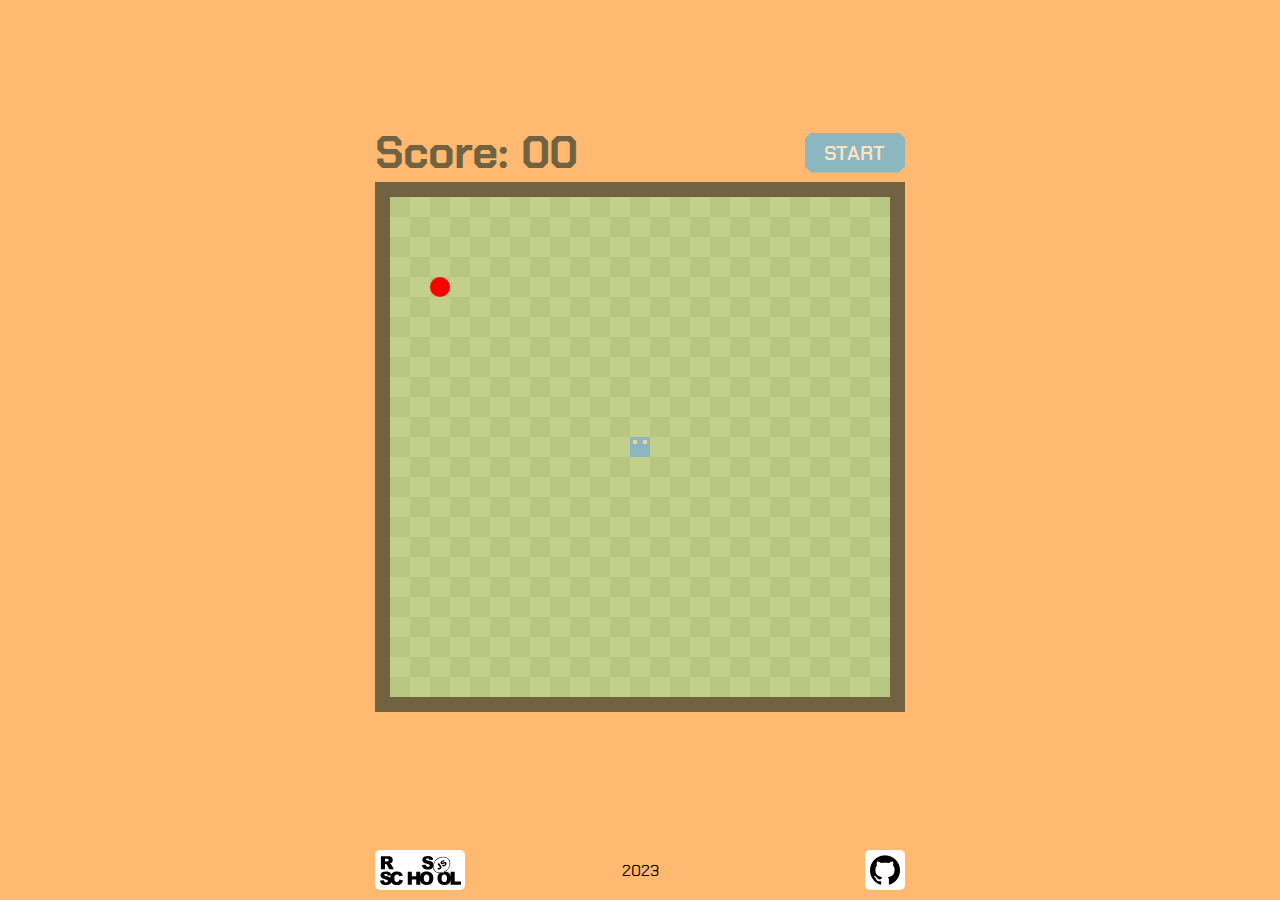
==== random-game/index.html @ da0d4afa "feat: add footer" ====
<!DOCTYPE html>
<html lang="en">
<head>
    <meta charset="UTF-8">
    <meta name="viewport" content="width=device-width, initial-scale=1.0">
    <title>Snake game</title>
    <link rel="preconnect" href="https://fonts.googleapis.com">
    <link rel="preconnect" href="https://fonts.gstatic.com" crossorigin>
    <link href="https://fonts.googleapis.com/css2?family=Chakra+Petch:wght@400;600&display=swap" rel="stylesheet">
    <link rel="stylesheet" href="style.css">
</head>
<body>
    <main class="main">
        <div class="interface-wrapper">
            <div class="score">
                <h2>Score: <span id="score-counter">00</span></h2>
            </div>
            <button class="btn">Start</button>
        </div>
        <div class="canvas-wrapper">
            <canvas id="canvas" width="500" height="500"></canvas>
        </div>
    </main>
    <footer class="footer">
        <div class="footer-wrapper">
            <div class="link">
                <a href="https://rs.school/js-stage0/" target="_blank">
                    <img src="./icons/rs_school_js.svg" alt="rs_school_icon">
                </a>
            </div>
            <div>2023</div>
            <div class="link">
                <a href="https://github.com/BotsulaAnastasia" target="_blank">
                    <img src="./icons/github.png" alt="github_icon">
                </a>
            </div>
        </div>
    </footer>
    <div class="game-over-wrapper">
        <h1 class="game-over-title">Game Over</h1>
        <h2>Score: <span id="score-info">00</span></h2>
    </div>
    <script src="script.js"></script>
</body>
</html>
---- random-game/style.css ----
* {
    box-sizing: border-box;
    margin: 0;
    padding: 0;
    font-family: 'Chakra Petch', sans-serif;
}

body {
    background-color: #ffb971;
    display: flex;
    justify-content: center;
    align-items: center;
    flex-direction: column;
}

.main {
    display: flex;
    justify-content: center;
    flex-direction: column;
    min-height: calc(100vh - 60px);
}

.interface-wrapper {
    display: flex;
    justify-content: space-between;
    align-items: center;
    color: #716241;
}

.score {
    font-size: 30px;
    font-weight: 600;
}

.btn {
    background-color: #8cb6c0;
    border: 0;
    outline: none;
    width: 100px;
    height: 40px;
    font-size: 20px;
    font-weight: 600;
    text-transform: uppercase;
    color: bisque;
    cursor: pointer;

    --notchSize: 6px; 
    clip-path:
        polygon(
        0% var(--notchSize), 
        var(--notchSize) 0%, 
        calc(100% - var(--notchSize)) 0%, 
        100% var(--notchSize), 
        100% calc(100% - var(--notchSize)), 
        calc(100% - var(--notchSize)) 100%, 
        var(--notchSize) 100%, 
        0% calc(100% - var(--notchSize))
        );
}

.btn:hover {
    color: #716241;
}

.btn:active {
    border: 3px solid #716241;
}

canvas {
    background-color: #c3d08b;
    border: 15px solid #716241;
}

.footer {
    width: 100%;
}
 
.footer-wrapper {
    display: flex;
    justify-content: space-between;
    align-items: center;
    max-width: 530px;
    height: 60px;
    margin: auto;
    padding: 10px 0;
}
 
.footer-wrapper div:nth-child(2) {
    margin-right: 50px;
}
 
.link {
    width: 90px;
    height: 100%;
    background-color: #fff;
    padding: 5px;
    border-radius: 5px;
}
 
.link:last-child {
    width: 40px;
}
 
.link a {
    display: flex;
    height: 100%;
    
}

.game-over-wrapper {
    text-align: center;
    position: fixed;
    width: 500px;
    top: 50%;
    left: 50%;
    transform: translate(-50%, -50%);
    background-color: #8cb6c0;
    color: bisque;
    padding: 10px;
    box-shadow: 0px 4px 8px rgba(0, 0, 0, 0.25), 0px -4px 8px rgba(0, 0, 0, 0.25);
    display: none;
}

.game-over-wrapper.--active {
    display: block;
}
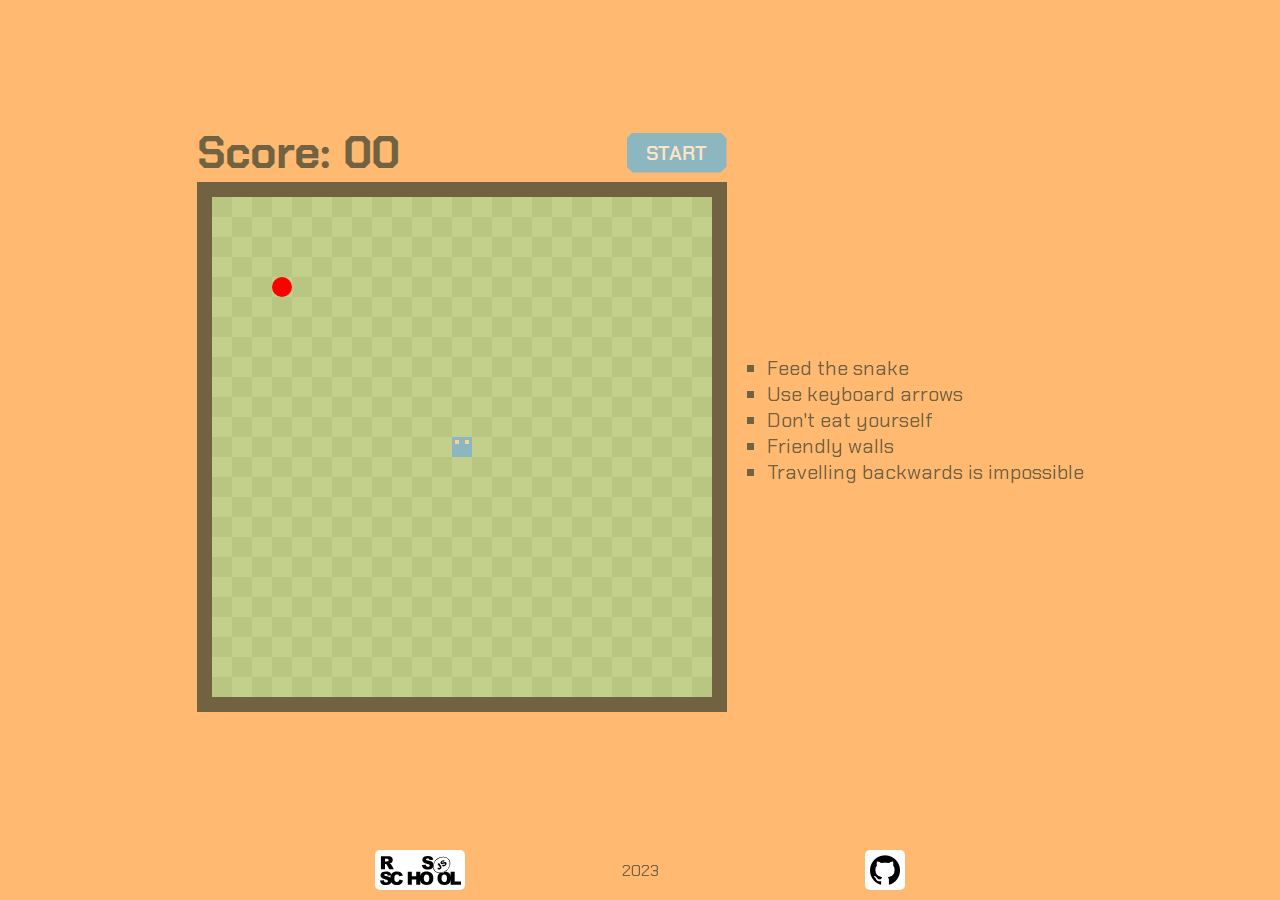
==== commit cfe54329: "feat: add game rules" ====
--- a/random-game/index.html
+++ b/random-game/index.html
@@ -11,14 +11,25 @@
 </head>
 <body>
     <main class="main">
-        <div class="interface-wrapper">
-            <div class="score">
-                <h2>Score: <span id="score-counter">00</span></h2>
+        <div class="game-wrapper">
+            <div class="interface-wrapper">
+                <div class="score">
+                    <h2>Score: <span id="score-counter">00</span></h2>
+                </div>
+                <button class="btn">Start</button>
             </div>
-            <button class="btn">Start</button>
+            <div class="canvas-wrapper">
+                <canvas id="canvas" width="500" height="500"></canvas>
+            </div>
         </div>
-        <div class="canvas-wrapper">
-            <canvas id="canvas" width="500" height="500"></canvas>
+        <div class="rules">
+            <ul type="square">
+                <li>Feed the snake</li>
+                <li>Use keyboard arrows</li>
+                <li>Don't eat yourself</li>
+                <li>Friendly walls</li>
+                <li>Travelling backwards is impossible</li>
+            </ul>
         </div>
     </main>
     <footer class="footer">
--- a/random-game/style.css
+++ b/random-game/style.css
@@ -11,20 +11,33 @@
     justify-content: center;
     align-items: center;
     flex-direction: column;
+    color: #716241;
 }
 
 .main {
     display: flex;
     justify-content: center;
+    min-height: calc(100vh - 60px);
+}
+
+.rules {
+    display: flex;
+    align-items: center;
+    padding-left: 40px;
+    font-size: 20px;
+    font-weight: 400;
+}
+
+.game-wrapper {
+    display: flex;
     flex-direction: column;
-    min-height: calc(100vh - 60px);
+    justify-content: center;
 }
 
 .interface-wrapper {
     display: flex;
     justify-content: space-between;
     align-items: center;
-    color: #716241;
 }
 
 .score {
@@ -46,16 +59,16 @@
 
     --notchSize: 6px; 
     clip-path:
-        polygon(
-        0% var(--notchSize), 
-        var(--notchSize) 0%, 
-        calc(100% - var(--notchSize)) 0%, 
-        100% var(--notchSize), 
-        100% calc(100% - var(--notchSize)), 
-        calc(100% - var(--notchSize)) 100%, 
-        var(--notchSize) 100%, 
-        0% calc(100% - var(--notchSize))
-        );
+    polygon(
+    0% var(--notchSize), 
+    var(--notchSize) 0%, 
+    calc(100% - var(--notchSize)) 0%, 
+    100% var(--notchSize), 
+    100% calc(100% - var(--notchSize)), 
+    calc(100% - var(--notchSize)) 100%, 
+    var(--notchSize) 100%, 
+    0% calc(100% - var(--notchSize))
+    );
 }
 
 .btn:hover {
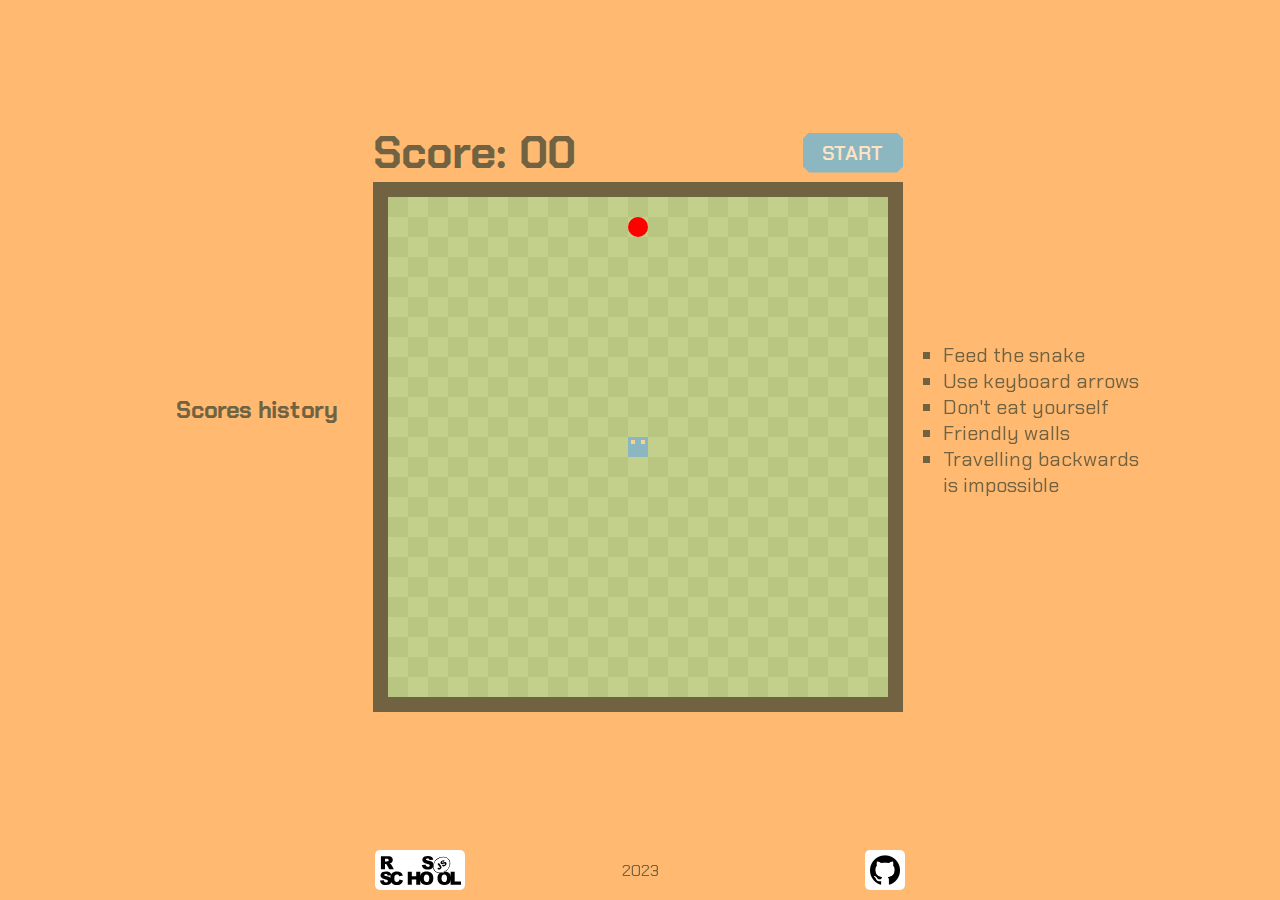
==== commit 8ca0a91b: "feat: add scores history" ====
--- a/random-game/index.html
+++ b/random-game/index.html
@@ -11,6 +11,10 @@
 </head>
 <body>
     <main class="main">
+        <div class="score-table-wrapper">
+            <h3>Scores history</h3>
+            <div class="score-table"></div>
+        </div>
         <div class="game-wrapper">
             <div class="interface-wrapper">
                 <div class="score">
@@ -28,7 +32,7 @@
                 <li>Use keyboard arrows</li>
                 <li>Don't eat yourself</li>
                 <li>Friendly walls</li>
-                <li>Travelling backwards is impossible</li>
+                <li>Travelling backwards<br>is impossible</li>
             </ul>
         </div>
     </main>
--- a/random-game/style.css
+++ b/random-game/style.css
@@ -136,4 +136,22 @@
 
 .game-over-wrapper.--active {
     display: block;
+}
+
+.score-table-wrapper {
+    width: 232px;
+    display: flex;
+    flex-direction: column;
+    justify-content: center;
+    font-size: 20px;
+    font-weight: 400;
+}
+
+.score-table {
+    width: 232px;
+    padding: 10px 60px;
+}
+
+h3 {
+    text-align: center;
 }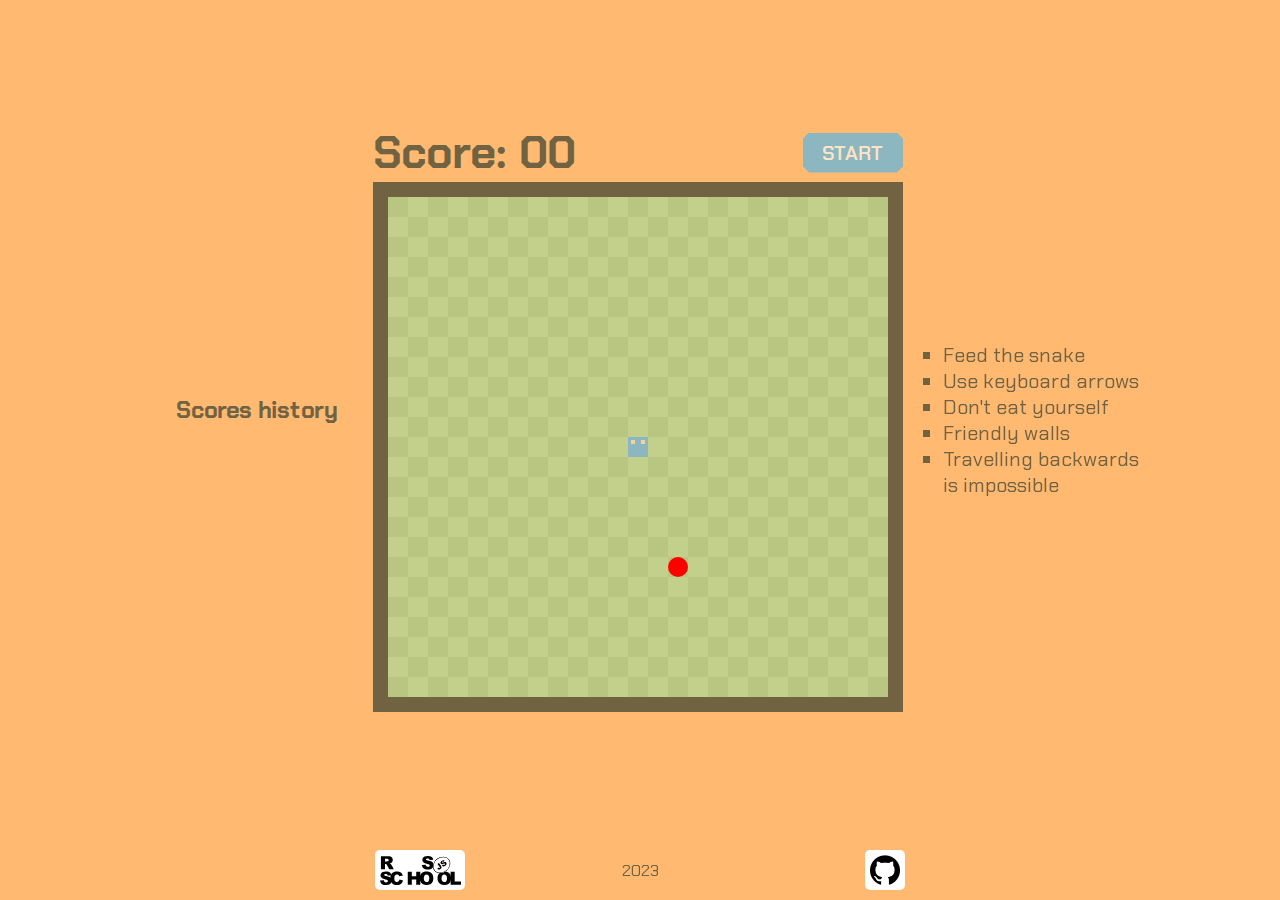
==== commit 8b1823ed: "feat: add self-assessment" ====
--- a/random-game/index.html
+++ b/random-game/index.html
@@ -8,6 +8,7 @@
     <link rel="preconnect" href="https://fonts.gstatic.com" crossorigin>
     <link href="https://fonts.googleapis.com/css2?family=Chakra+Petch:wght@400;600&display=swap" rel="stylesheet">
     <link rel="stylesheet" href="style.css">
+    <script src="index.js"></script>
 </head>
 <body>
     <main class="main">
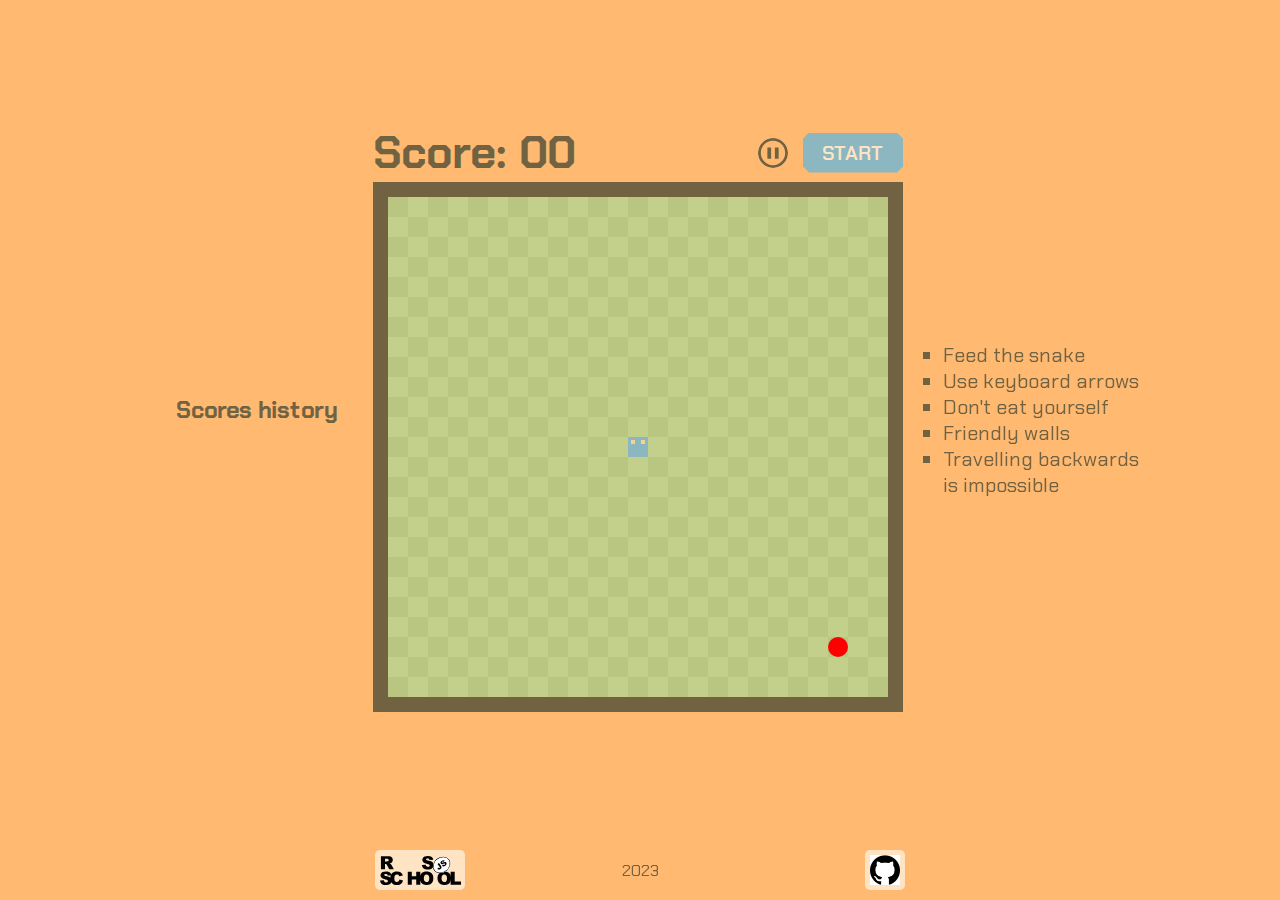
==== commit 6a175856: "feat: add pause button" ====
--- a/random-game/index.html
+++ b/random-game/index.html
@@ -21,7 +21,10 @@
                 <div class="score">
                     <h2>Score: <span id="score-counter">00</span></h2>
                 </div>
-                <button class="btn">Start</button>
+                <div class="buttons-wrapper">
+                    <button class="play-pause-btn"></button>
+                    <button class="start-btn">Start</button>
+                </div>
             </div>
             <div class="canvas-wrapper">
                 <canvas id="canvas" width="500" height="500"></canvas>
--- a/random-game/style.css
+++ b/random-game/style.css
@@ -45,7 +45,14 @@
     font-weight: 600;
 }
 
-.btn {
+.buttons-wrapper {
+    display: flex;
+    align-items: center;
+    justify-content: space-between;
+    width: 145px;
+}
+
+.start-btn {
     background-color: #8cb6c0;
     border: 0;
     outline: none;
@@ -71,12 +78,38 @@
     );
 }
 
-.btn:hover {
+.start-btn:hover {
     color: #716241;
 }
 
-.btn:active {
+.start-btn:active {
     border: 3px solid #716241;
+}
+
+.play-pause-btn {
+    background-image: url(./icons/pause.svg);
+    background-size: 100%;
+    width: 30px;
+    height: 30px;
+    background-color: transparent;
+    border: 0;
+    border-radius: 50%;
+    outline: none;
+}
+
+.--play {
+    background-image: url(./icons/play.svg);
+}
+
+.play-pause-btn:active:not([disabled="true"]) {
+    box-shadow: inset 0 0 5px 5px rgba(0, 0, 0, 0.25);
+}
+
+@media (min-width: 768px) {
+    .play-pause-btn:hover:not([disabled="true"]) {
+    cursor: pointer;  
+    background-color: #f3d495;
+    }
 }
 
 canvas {
@@ -105,7 +138,7 @@
 .link {
     width: 90px;
     height: 100%;
-    background-color: #fff;
+    background-color: bisque;
     padding: 5px;
     border-radius: 5px;
 }
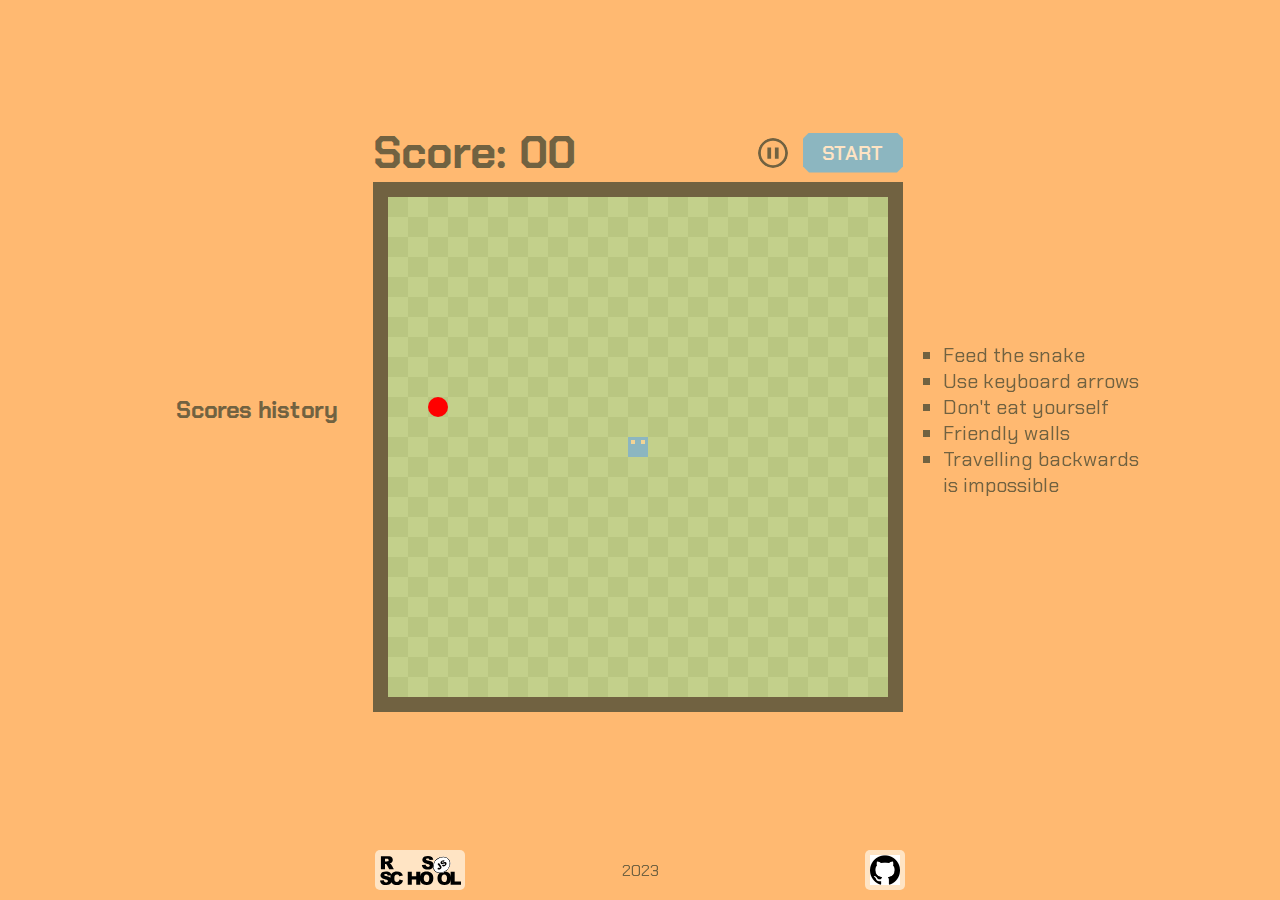
==== commit 78b4c30a: "feat: implement ability to clear scores history" ====
--- a/random-game/index.html
+++ b/random-game/index.html
@@ -15,6 +15,7 @@
         <div class="score-table-wrapper">
             <h3>Scores history</h3>
             <div class="score-table"></div>
+            <button class="btn clear-btn">Clear record</button>
         </div>
         <div class="game-wrapper">
             <div class="interface-wrapper">
@@ -23,7 +24,7 @@
                 </div>
                 <div class="buttons-wrapper">
                     <button class="play-pause-btn"></button>
-                    <button class="start-btn">Start</button>
+                    <button class="btn start-btn">Start</button>
                 </div>
             </div>
             <div class="canvas-wrapper">
--- a/random-game/style.css
+++ b/random-game/style.css
@@ -52,14 +52,10 @@
     width: 145px;
 }
 
-.start-btn {
+.btn {
     background-color: #8cb6c0;
     border: 0;
     outline: none;
-    width: 100px;
-    height: 40px;
-    font-size: 20px;
-    font-weight: 600;
     text-transform: uppercase;
     color: bisque;
     cursor: pointer;
@@ -78,11 +74,14 @@
     );
 }
 
-.start-btn:hover {
-    color: #716241;
-}
-
-.start-btn:active {
+.start-btn {
+    width: 100px;
+    height: 40px;
+    font-size: 20px;
+    font-weight: 600;
+}
+
+.btn:active {
     border: 3px solid #716241;
 }
 
@@ -105,10 +104,13 @@
     box-shadow: inset 0 0 5px 5px rgba(0, 0, 0, 0.25);
 }
 
-@media (min-width: 768px) {
+@media (min-width: 769px) {   
+    .btn:hover {
+        color: #716241;
+    }
     .play-pause-btn:hover:not([disabled="true"]) {
-    cursor: pointer;  
-    background-color: #f3d495;
+        cursor: pointer;  
+        background-color: #f3d495;
     }
 }
 
@@ -182,9 +184,22 @@
 
 .score-table {
     width: 232px;
-    padding: 10px 60px;
+    padding: 10px 50px 10px 70px;
 }
 
 h3 {
     text-align: center;
+}
+
+.clear-btn {
+    width: 130px;
+    height: 35px;
+    font-size: 15px;
+    font-weight: 600;
+    display: none;
+    margin: 0 auto;
+}
+
+.--activeBtn {
+    display: inline;
 }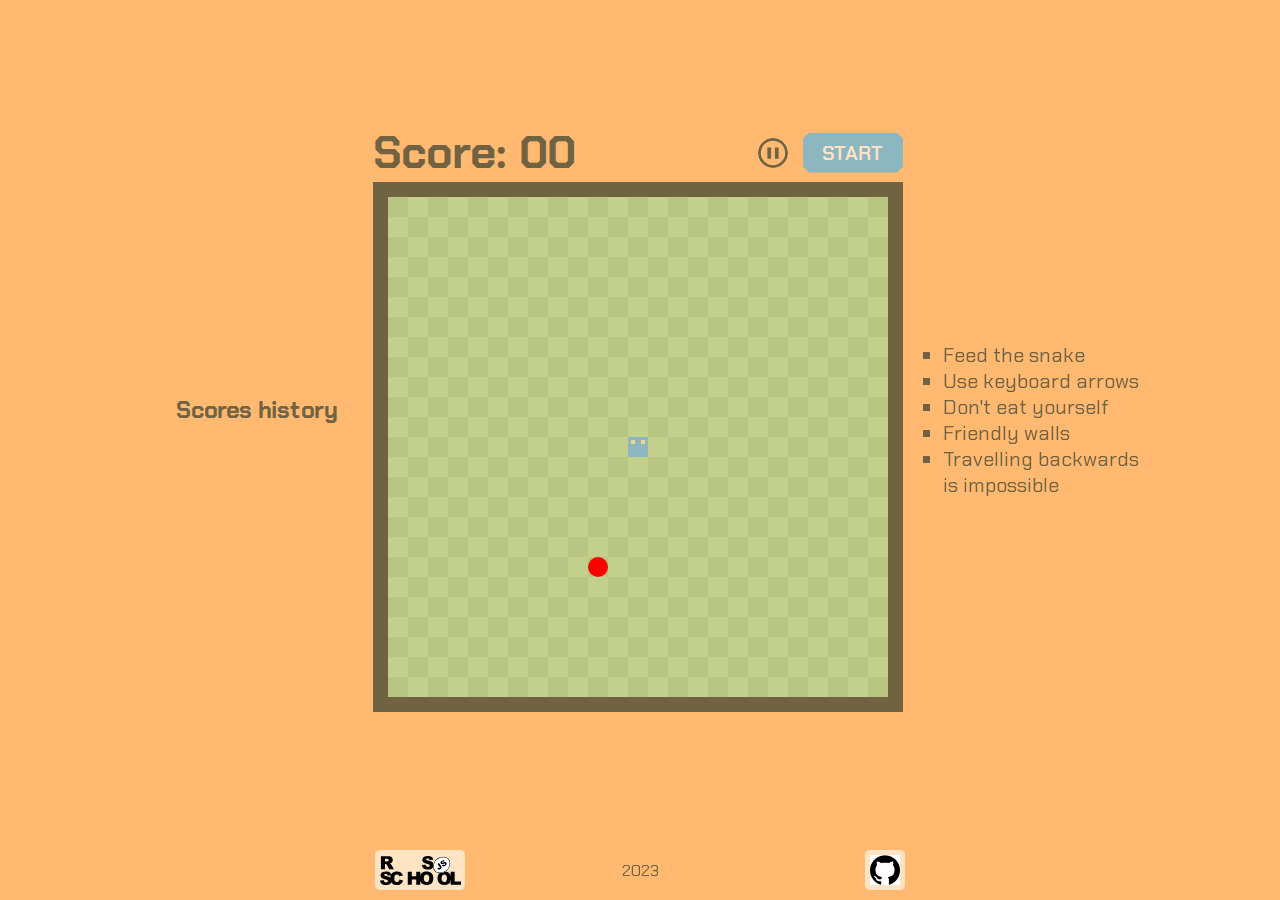
==== commit 50e7e4fb: "feat: add adaptive buttons" ====
--- a/random-game/index.html
+++ b/random-game/index.html
@@ -14,7 +14,9 @@
     <main class="main">
         <div class="score-table-wrapper">
             <h3>Scores history</h3>
-            <div class="score-table"></div>
+            <div class="score-table-wrapper">
+                <ul class="score-table" type="square"></ul>
+            </div>
             <button class="btn clear-btn">Clear record</button>
         </div>
         <div class="game-wrapper">
@@ -29,6 +31,10 @@
             </div>
             <div class="canvas-wrapper">
                 <canvas id="canvas" width="500" height="500"></canvas>
+            </div>
+            <div class="hide-buttons">
+                <button class="history-btn"></button>
+                <button class="rules-btn">?</button>
             </div>
         </div>
         <div class="rules">
--- a/random-game/style.css
+++ b/random-game/style.css
@@ -34,7 +34,7 @@
     justify-content: center;
 }
 
-.interface-wrapper {
+.interface-wrapper, .hide-buttons {
     display: flex;
     justify-content: space-between;
     align-items: center;
@@ -85,7 +85,7 @@
     border: 3px solid #716241;
 }
 
-.play-pause-btn {
+.play-pause-btn, .history-btn, .rules-btn {
     background-image: url(./icons/pause.svg);
     background-size: 100%;
     width: 30px;
@@ -98,20 +98,6 @@
 
 .--play {
     background-image: url(./icons/play.svg);
-}
-
-.play-pause-btn:active:not([disabled="true"]) {
-    box-shadow: inset 0 0 5px 5px rgba(0, 0, 0, 0.25);
-}
-
-@media (min-width: 769px) {   
-    .btn:hover {
-        color: #716241;
-    }
-    .play-pause-btn:hover:not([disabled="true"]) {
-        cursor: pointer;  
-        background-color: #f3d495;
-    }
 }
 
 canvas {
@@ -184,7 +170,7 @@
 
 .score-table {
     width: 232px;
-    padding: 10px 50px 10px 70px;
+    padding: 10px 0 10px 95px;
 }
 
 h3 {
@@ -202,4 +188,52 @@
 
 .--activeBtn {
     display: inline;
+}
+
+.hide-buttons {
+    display: none;
+    margin-top: 5px;
+}
+
+.history-btn {
+    background-image: url(./icons/history.svg);
+    border-radius: 10%;
+    border: 3px solid #716241;
+}
+
+.rules-btn {
+    background-image: none;
+    font-size: 20px;
+    font-weight: 600;
+    border: 3px solid #716241;
+}
+
+@media (max-width: 1010px) {
+    .rules, .score-table-wrapper{
+        display: none;
+    }
+    .hide-buttons {
+        display: flex;
+    }
+    .game-over-wrapper {
+        transform: translate(-50%, -70%);
+    }
+}
+
+@media (min-width: 769px) {   
+    .btn:hover {
+        color: #716241;
+    }
+    .play-pause-btn:hover:not([disabled="true"]), .history-btn:hover, .rules-btn:hover{
+        cursor: pointer;  
+        background-color: #f3d495;
+    }
+
+    .play-pause-btn:active:not([disabled="true"]), .history-btn:active, .rules-btn:active{
+        box-shadow: inset 0 0 5px 5px rgba(0, 0, 0, 0.25);
+    }
+
+    .history-btn:active, .rules-btn:active{
+        box-shadow: inset 0 0 3px 3px rgba(0, 0, 0, 0.25);
+    }
 }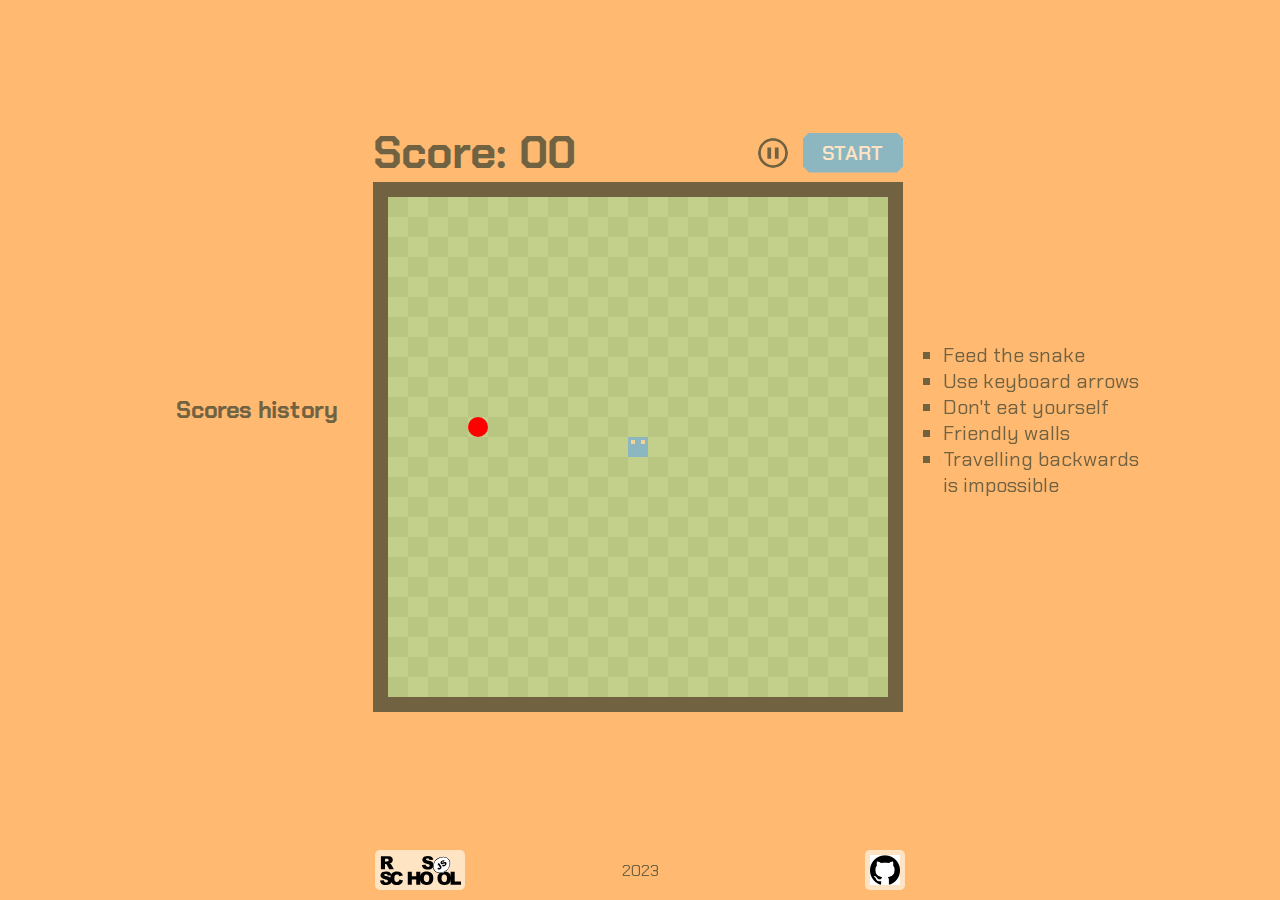
==== commit 6fb23062: "feat: add favicon" ====
--- a/random-game/index.html
+++ b/random-game/index.html
@@ -4,6 +4,7 @@
     <meta charset="UTF-8">
     <meta name="viewport" content="width=device-width, initial-scale=1.0">
     <title>Snake game</title>
+    <link rel="icon" href="./icons/favicon.svg">
     <link rel="preconnect" href="https://fonts.googleapis.com">
     <link rel="preconnect" href="https://fonts.gstatic.com" crossorigin>
     <link href="https://fonts.googleapis.com/css2?family=Chakra+Petch:wght@400;600&display=swap" rel="stylesheet">
